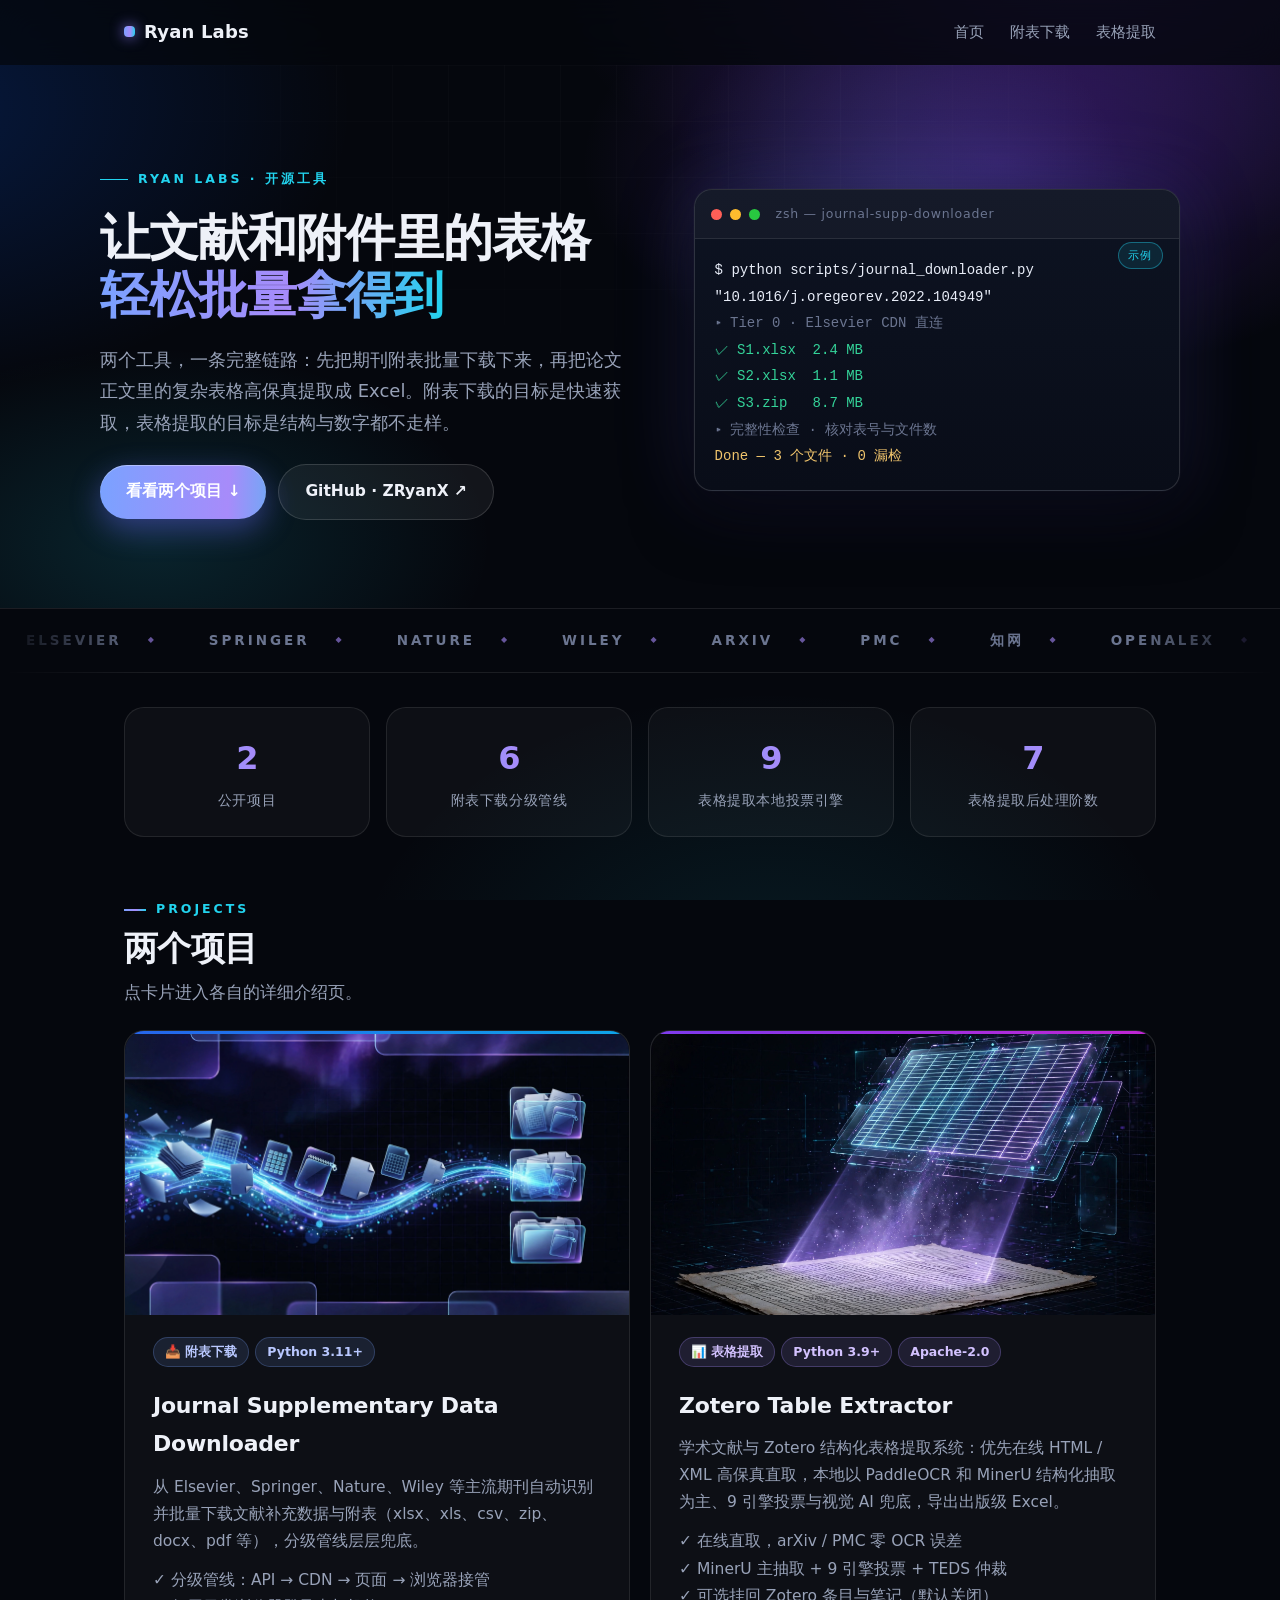
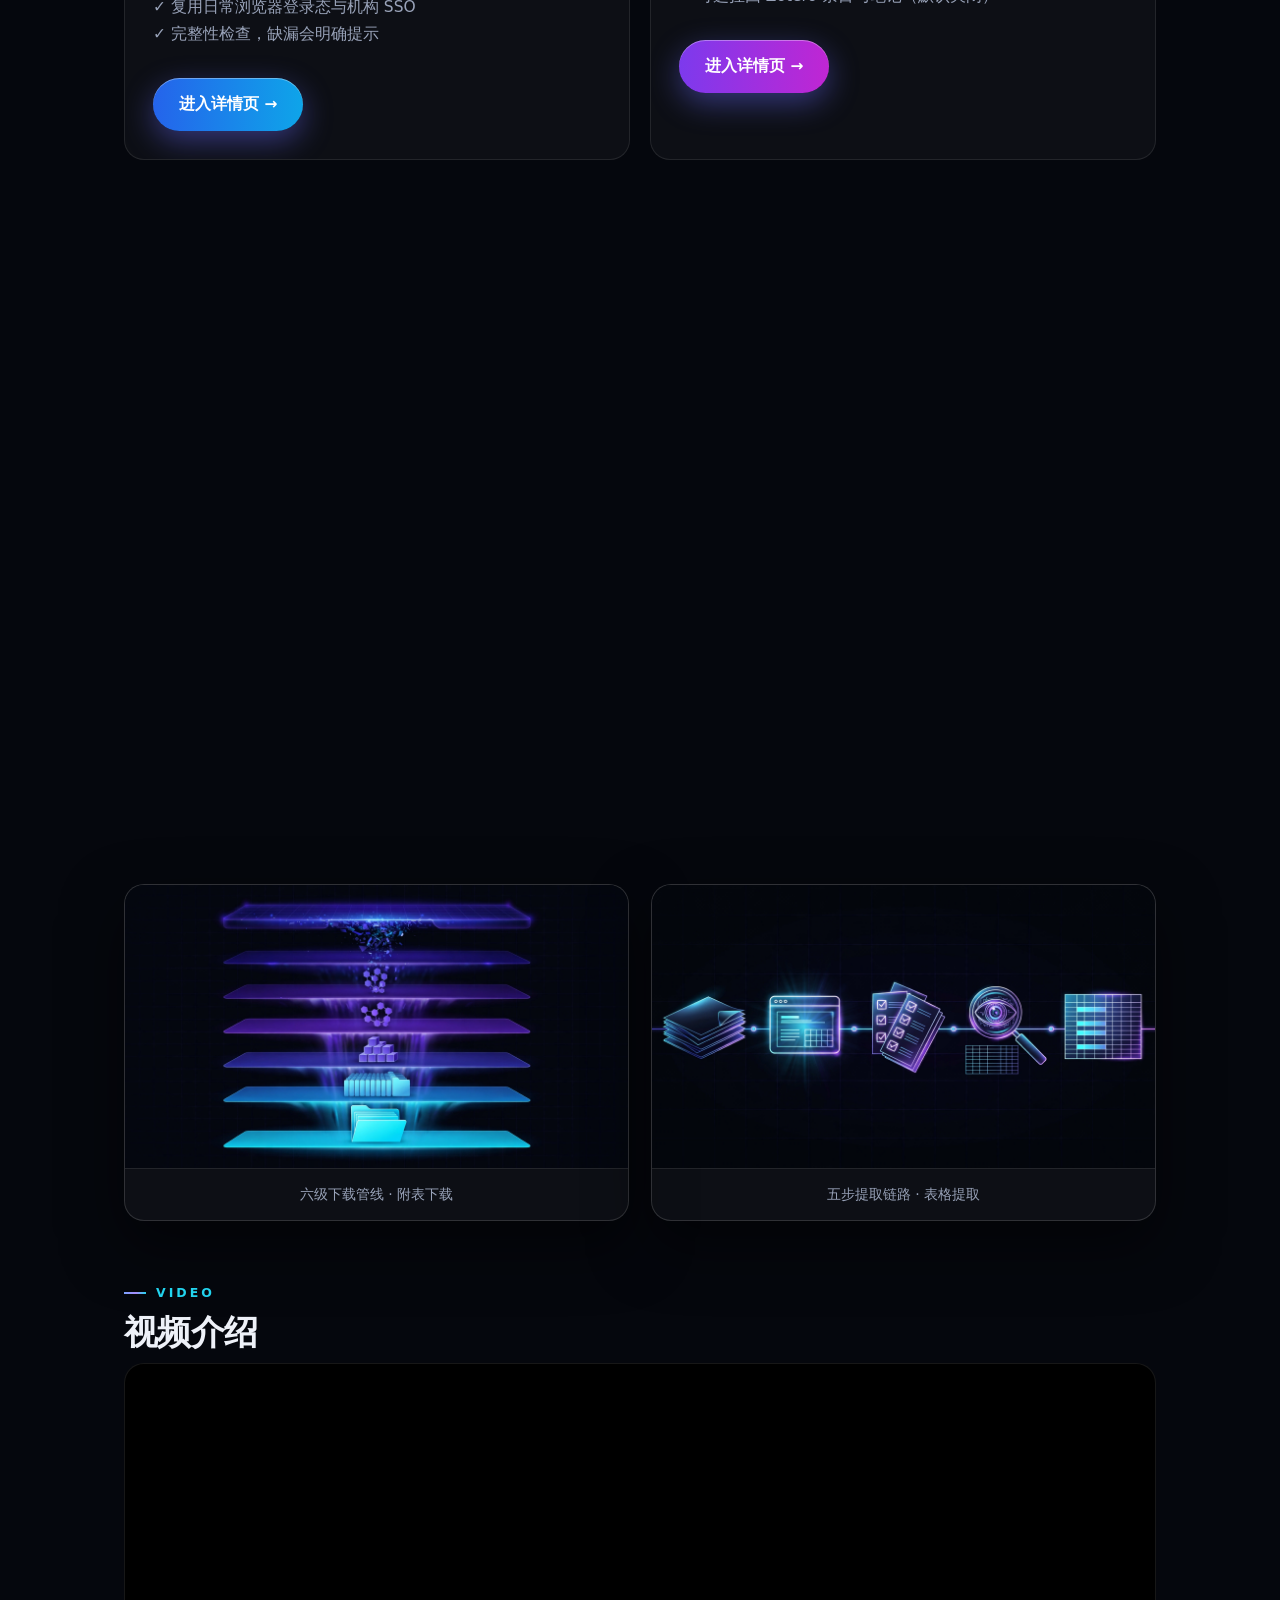
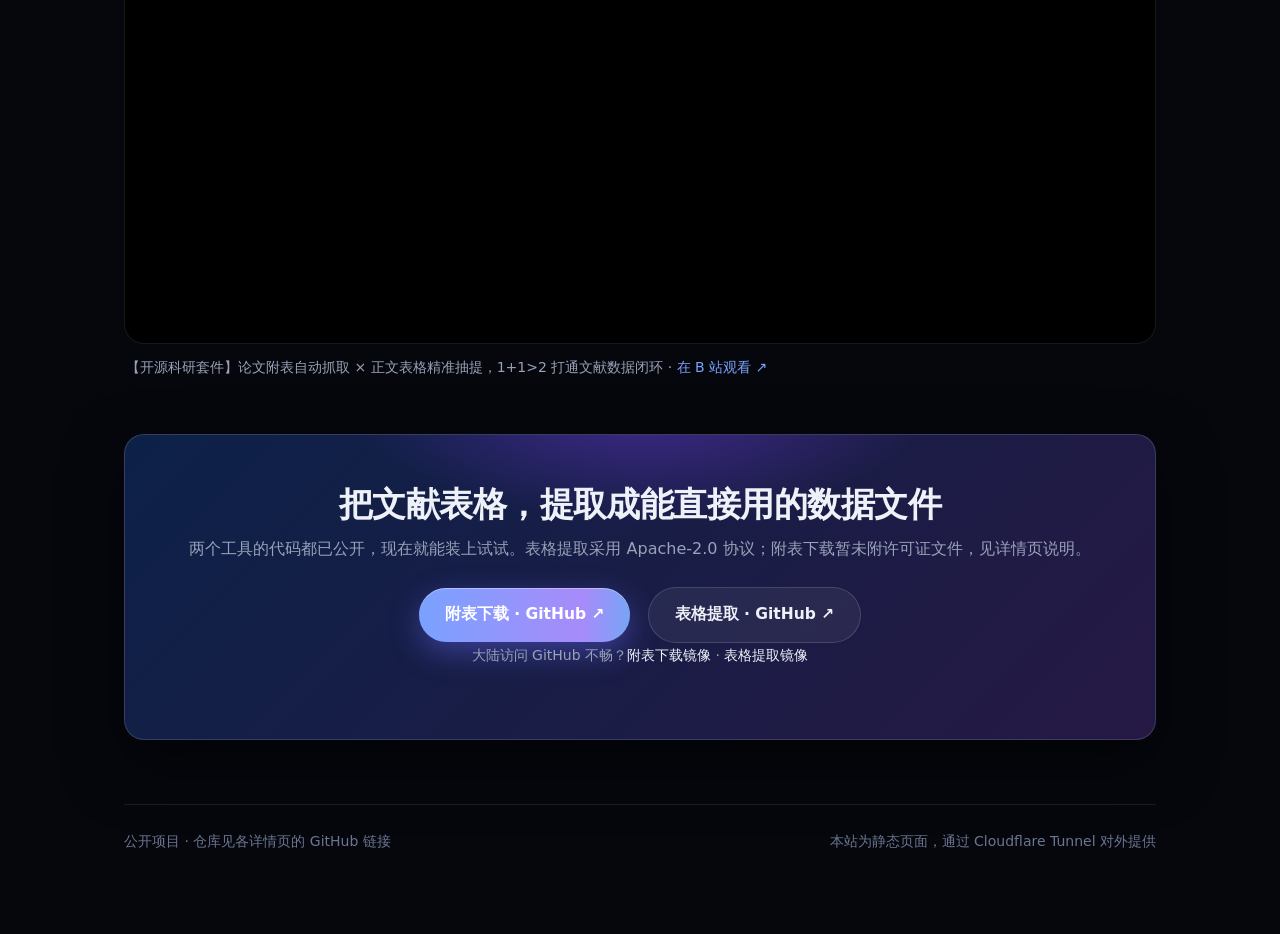
==== index.html @ 09757679 "Initial blog: homepage + two project pages, styles, scripts, images" ====
<!DOCTYPE html>
<html lang="zh-CN"><head><meta charset="utf-8"><meta name="viewport" content="width=device-width,initial-scale=1">
<title>Ryan 的项目博客 — 让文献和附件里的表格轻松批量拿得到</title><link rel="stylesheet" href="style.css?v=20261115g"></head><body>
<header class="topnav"><div class="inner"><a class="logo" href="index.html">Ryan Labs</a><span class="spacer"></span><a href="index.html">首页</a><a href="journal-supp-downloader.html">附表下载</a><a href="zotero-table-extractor.html">表格提取</a></div></header>
<section class="hero"><div class="inner hero-grid">
<div>
<span class="eyebrow">Ryan Labs · 开源工具</span>
<h1>让文献和附件里的表格<br><span class="grad">轻松批量拿得到</span></h1>
<p>两个工具，一条完整链路：先把期刊附表批量下载下来，再把论文正文里的复杂表格高保真提取成 Excel。附表下载的目标是快速获取，表格提取的目标是结构与数字都不走样。</p>
<a class="btn" href="#projects">看看两个项目 ↓</a><a class="btn ghost" href="https://github.com/ZRyanX">GitHub · ZRyanX ↗</a>
</div>
<div class="terminal" aria-label="使用示例">
<span class="t-tag">示例</span>
<div class="t-bar"><i></i><i></i><i></i><span>zsh — journal-supp-downloader</span></div>
<div class="t-body"><span class="cmd">$ python scripts/journal_downloader.py "10.1016/j.oregeorev.2022.104949"</span>
<span class="dim">▸ Tier 0 · Elsevier CDN 直连</span>
<span class="ok">✓ S1.xlsx  2.4 MB</span>
<span class="ok">✓ S2.xlsx  1.1 MB</span>
<span class="ok">✓ S3.zip   8.7 MB</span>
<span class="dim">▸ 完整性检查 · 核对表号与文件数</span>
<span class="hl">Done — 3 个文件 · 0 漏检</span></div>
</div>
</div></section>
<div class="marquee" aria-hidden="true"><div class="marquee-track"><span>Elsevier</span><span>Springer</span><span>Nature</span><span>Wiley</span><span>arXiv</span><span>PMC</span><span>知网</span><span>OpenAlex</span><span>Elsevier</span><span>Springer</span><span>Nature</span><span>Wiley</span><span>arXiv</span><span>PMC</span><span>知网</span><span>OpenAlex</span></div></div>
<main class="wrap">
<div class="stats reveal">
<div class="stat"><b data-count="2">2</b><span>公开项目</span></div>
<div class="stat"><b data-count="6">6</b><span>附表下载分级管线</span></div>
<div class="stat"><b data-count="9">9</b><span>表格提取本地投票引擎</span></div>
<div class="stat"><b data-count="7">7</b><span>表格提取后处理阶数</span></div>
</div>

<h2 id="projects" class="reveal"><span class="kicker">Projects</span>两个项目</h2>
<p class="lead reveal">点卡片进入各自的详细介绍页。</p>
<div class="grid">
<article class="card reveal">
<figure class="cover"><img src="images/jsd-cover.webp" alt="文献附表文件汇入文件夹的示意图" loading="lazy"></figure>
<span class="tag">📥 附表下载</span><span class="tag">Python 3.11+</span>
<h3><a href="journal-supp-downloader.html">Journal Supplementary Data Downloader</a></h3>
<p>从 Elsevier、Springer、Nature、Wiley 等主流期刊自动识别并批量下载文献补充数据与附表（xlsx、xls、csv、zip、docx、pdf 等），分级管线层层兜底。</p>
<p>✓ 分级管线：API → CDN → 页面 → 浏览器接管<br>✓ 复用日常浏览器登录态与机构 SSO<br>✓ 完整性检查，缺漏会明确提示</p>
<a class="btn solid-blue" href="journal-supp-downloader.html">进入详情页 →</a>
</article>
<article class="card violet reveal">
<figure class="cover"><img src="images/zte-cover.webp" alt="论文表格被提取为电子表格的示意图" loading="lazy"></figure>
<span class="tag">📊 表格提取</span><span class="tag">Python 3.9+</span><span class="tag">Apache-2.0</span>
<h3><a href="zotero-table-extractor.html">Zotero Table Extractor</a></h3>
<p>学术文献与 Zotero 结构化表格提取系统：优先在线 HTML / XML 高保真直取，本地以 PaddleOCR 和 MinerU 结构化抽取为主、9 引擎投票与视觉 AI 兜底，导出出版级 Excel。</p>
<p>✓ 在线直取，arXiv / PMC 零 OCR 误差<br>✓ MinerU 主抽取 + 9 引擎投票 + TEDS 仲裁<br>✓ 可选挂回 Zotero 条目与笔记（默认关闭）</p>
<a class="btn solid-violet" href="zotero-table-extractor.html">进入详情页 →</a>
</article>
</div>

<h2 class="reveal"><span class="kicker">Workflow</span>它们怎么配合</h2>
<p class="lead reveal">一篇文献的数据，往往一部分在附表文件里，另外一部分在正文表格里。</p>
<div class="steps reveal">
<div class="step"><b>1 · 下载附表</b><p>用 Journal Supp Downloader 按 DOI 逐篇拿到 xlsx、csv、zip 等补充文件（多附件批量下载）。</p></div>
<div class="step"><b>2 · 提取正文表格</b><p>用 Zotero Table Extractor 从 PDF 或出版商在线页面里提取正文表格，导出出版级 Excel。</p></div>
<div class="step"><b>3 · 沉淀回 Zotero</b><p>提取结果可挂回对应文献条目，生成可预览的表格笔记（同步默认关闭，需手动开启）。</p></div>
</div>

<h2 class="reveal"><span class="kicker">Pipelines</span>两条链路，一眼看懂</h2>
<p class="lead reveal">下载是六级兜底，提取是五步质检。点图进入详情页看完整说明。</p>
<div class="pipelines reveal">
<figure class="shot"><a href="journal-supp-downloader.html"><img src="images/jsd-pipeline.webp" alt="六级下载管线瀑布示意图" loading="lazy"></a><figcaption>六级下载管线 · 附表下载</figcaption></figure>
<figure class="shot"><a href="zotero-table-extractor.html"><img src="images/zte-pipeline.webp" alt="表格提取五步链路示意图" loading="lazy"></a><figcaption>五步提取链路 · 表格提取</figcaption></figure>
</div>

<h2 class="reveal"><span class="kicker">Video</span>视频介绍</h2>
<div class="video reveal"><div class="embed"><iframe src="https://player.bilibili.com/player.html?bvid=BV1vpsF69EeR&page=1" scrolling="no" border="0" frameborder="no" framespacing="0" allowfullscreen="true" title="开源科研套件：论文附表自动抓取 × 正文表格精准抽提"></iframe></div>
<p class="video-cap">【开源科研套件】论文附表自动抓取 × 正文表格精准抽提，1+1&gt;2 打通文献数据闭环 · <a href="https://www.bilibili.com/video/BV1vpsF69EeR/" target="_blank" rel="noopener">在 B 站观看 ↗</a></p></div>

<div class="cta reveal">
<h2>把文献表格，提取成能直接用的数据文件</h2>
<p>两个工具的代码都已公开，现在就能装上试试。表格提取采用 Apache-2.0 协议；附表下载暂未附许可证文件，见详情页说明。</p>
<a class="btn" href="https://github.com/ZRyanX/journal-supp-downloader">附表下载 · GitHub ↗</a>
<a class="btn ghost" href="https://github.com/ZRyanX/zotero-table-extractor">表格提取 · GitHub ↗</a>
<p class="mirror-note">大陆访问 GitHub 不畅？<a href="journal-supp-downloader.html#mirror">附表下载镜像</a> · <a href="zotero-table-extractor.html#mirror">表格提取镜像</a></p>
</div>

<footer><span>公开项目 · 仓库见各详情页的 GitHub 链接</span><span>本站为静态页面，通过 Cloudflare Tunnel 对外提供</span></footer>
</main>
<script src="script.js?v=20261115f"></script>
</body></html>
---- style.css ----
/* Ryan Labs — 深色高级质感 */
:root{
  --bg:#05070d; --bg2:#0a0f1d;
  --ink:#eef1f8; --muted:#98a2b8; --faint:#6b7590;
  --line:rgba(255,255,255,.09); --line2:rgba(255,255,255,.14);
  --card:rgba(255,255,255,.035); --card2:rgba(255,255,255,.06);
  --indigo:#7aa2ff; --violet:#a78bfa; --cyan:#22d3ee; --gold:#f0c46c; --green:#34d399;
  --grad:linear-gradient(92deg,#7aa2ff,#a78bfa 55%,#22d3ee);
  --radius:20px;
  --shadow:0 24px 60px rgba(0,0,0,.5);
}
*{box-sizing:border-box}
html{scroll-behavior:smooth}
body{
  margin:0; color:var(--ink); line-height:1.75;
  font-family:system-ui,-apple-system,"Segoe UI",Roboto,"PingFang SC","Hiragino Sans GB","Microsoft YaHei",sans-serif;
  background:
    radial-gradient(900px 500px at 85% -5%, rgba(124,58,237,.28), transparent 60%),
    radial-gradient(800px 480px at -10% 12%, rgba(11,95,255,.22), transparent 60%),
    radial-gradient(700px 500px at 60% 110%, rgba(34,211,238,.10), transparent 60%),
    var(--bg);
  background-attachment:fixed;
  -webkit-font-smoothing:antialiased;
}
::selection{background:rgba(167,139,250,.4); color:#fff}
::-webkit-scrollbar{width:10px}
::-webkit-scrollbar-thumb{background:#232b40; border-radius:8px}
::-webkit-scrollbar-track{background:transparent}
a{color:var(--indigo); text-decoration:none}
a:hover{color:#a9c0ff}
.wrap{max-width:1080px; margin:0 auto; padding:0 24px 80px}

/* ---------- 导航 ---------- */
.topnav{position:sticky; top:0; z-index:50; background:rgba(5,7,13,.72); backdrop-filter:blur(16px); -webkit-backdrop-filter:blur(16px); border-bottom:1px solid transparent; transition:border-color .3s, box-shadow .3s}
.topnav.scrolled{border-bottom-color:var(--line); box-shadow:0 12px 32px rgba(0,0,0,.35)}
.topnav .inner{max-width:1080px; margin:0 auto; padding:16px 24px; display:flex; gap:26px; align-items:center}
.topnav .logo{font-weight:800; font-size:18px; color:var(--ink); letter-spacing:.01em; display:flex; align-items:center; gap:9px}
.topnav .logo::before{content:""; width:11px; height:11px; border-radius:4px; background:var(--grad); box-shadow:0 0 14px rgba(139,124,255,.9)}
.topnav .logo:hover{text-decoration:none}
.topnav a{color:var(--muted); font-size:15px; font-weight:500; transition:color .2s}
.topnav a:hover{color:#fff; text-decoration:none}
.topnav .spacer{flex:1}

/* ---------- Hero ---------- */
.hero{position:relative; overflow:hidden; padding:96px 24px 88px; border-bottom:1px solid var(--line)}
.hero::before{content:""; position:absolute; inset:0; pointer-events:none;
  background:
    radial-gradient(640px 340px at 78% 18%, rgba(124,58,237,.30), transparent 65%),
    radial-gradient(520px 300px at 12% 88%, rgba(34,211,238,.14), transparent 65%);
}
.hero::after{content:""; position:absolute; inset:0; pointer-events:none; opacity:.5;
  background-image:linear-gradient(rgba(255,255,255,.035) 1px, transparent 1px), linear-gradient(90deg, rgba(255,255,255,.035) 1px, transparent 1px);
  background-size:56px 56px;
  -webkit-mask-image:radial-gradient(720px 420px at 50% 0%, #000 30%, transparent 78%);
  mask-image:radial-gradient(720px 420px at 50% 0%, #000 30%, transparent 78%);
}
.hero .glow{position:absolute; width:520px; height:520px; border-radius:50%; pointer-events:none; z-index:0;
  background:radial-gradient(circle, rgba(122,162,255,.16), transparent 65%);
  transform:translate(-50%,-50%); left:var(--mx,70%); top:var(--my,30%); transition:left .35s ease, top .35s ease}
.hero .inner, .hero-inner{position:relative; z-index:1; max-width:1080px; margin:0 auto}
.hero-grid{display:grid; grid-template-columns:1.05fr .95fr; gap:56px; align-items:center}
.eyebrow{display:inline-flex; align-items:center; gap:10px; font-size:12.5px; font-weight:700; letter-spacing:.24em; text-transform:uppercase; color:var(--cyan); margin-bottom:20px}
.eyebrow::before{content:""; width:28px; height:1px; background:var(--cyan)}
.hero h1{font-size:clamp(38px,5.4vw,62px); line-height:1.14; letter-spacing:-.02em; margin:0 0 20px; font-weight:800}
.hero h1 .grad{background:var(--grad); -webkit-background-clip:text; background-clip:text; color:transparent}
.hero p{font-size:18px; color:var(--muted); max-width:640px; margin:0 0 8px}
.hero p.lead2{font-size:16.5px}
.hero.small{padding:72px 24px 64px}
.hero.small h1{font-size:clamp(30px,4.2vw,44px)}
.hero.small p{font-size:17px}
.hero.violet::before{background:
  radial-gradient(640px 340px at 78% 18%, rgba(124,58,237,.38), transparent 65%),
  radial-gradient(520px 300px at 12% 88%, rgba(240,196,108,.12), transparent 65%)}
.hero .backlink{color:rgba(255,255,255,.75); font-size:14.5px}
.hero .backlink:hover{color:#fff}

/* ---------- 按钮 ---------- */
.btn{display:inline-flex; align-items:center; gap:8px; background:var(--grad); background-size:140% 140%; color:#fff; font-weight:700; font-size:15.5px; padding:13px 26px; border-radius:999px; margin:18px 12px 0 0; border:0; cursor:pointer;
  box-shadow:0 10px 30px rgba(99,102,241,.45), inset 0 1px 0 rgba(255,255,255,.35);
  transition:transform .25s, box-shadow .25s, background-position .4s}
.btn:hover{transform:translateY(-2px); background-position:90% 50%; box-shadow:0 16px 38px rgba(99,102,241,.55), inset 0 1px 0 rgba(255,255,255,.35); text-decoration:none; color:#fff}
.btn.ghost{background:rgba(255,255,255,.06); color:var(--ink); border:1px solid var(--line2); box-shadow:none; backdrop-filter:blur(6px)}
.btn.ghost:hover{background:rgba(255,255,255,.12); box-shadow:0 10px 26px rgba(0,0,0,.4)}
.btn.solid-blue{background:linear-gradient(92deg,#2563eb,#0ea5e9)}
.btn.solid-violet{background:linear-gradient(92deg,#7c3aed,#c026d3)}

/* ---------- 终端预览 ---------- */
.terminal{position:relative; border-radius:18px; background:linear-gradient(180deg,#0d1322,#090d18); border:1px solid var(--line2);
  box-shadow:var(--shadow), 0 0 0 1px rgba(255,255,255,.02), 0 0 80px rgba(99,102,241,.22);
  overflow:hidden; font-size:14px; transform:rotate(.4deg); transition:transform .4s}
.terminal:hover{transform:rotate(0deg) translateY(-3px)}
.terminal .t-bar{display:flex; align-items:center; gap:8px; padding:13px 16px; border-bottom:1px solid var(--line); background:rgba(255,255,255,.03)}
.terminal .t-bar i{width:11px; height:11px; border-radius:50%; display:block}
.terminal .t-bar i:nth-child(1){background:#ff5f57}.terminal .t-bar i:nth-child(2){background:#febc2e}.terminal .t-bar i:nth-child(3){background:#28c840}
.terminal .t-bar span{margin-left:8px; color:var(--faint); font-size:12.5px; letter-spacing:.06em}
.terminal .t-body{padding:18px 20px 20px; font-family:ui-monospace,SFMono-Regular,Menlo,Consolas,monospace; line-height:1.9; color:#c6d0e4; white-space:pre-wrap}
.terminal .t-body .cmd{color:#e8edf8}
.terminal .t-body .dim{color:var(--faint)}
.terminal .t-body .ok{color:var(--green)}
.terminal .t-body .hl{color:var(--gold)}
.terminal .t-tag{position:absolute; top:52px; right:16px; font-size:11px; letter-spacing:.14em; color:var(--cyan); border:1px solid rgba(34,211,238,.4); background:rgba(34,211,238,.1); padding:3px 9px; border-radius:999px}

/* ---------- 跑马灯 ---------- */
.marquee{overflow:hidden; border-bottom:1px solid var(--line); padding:20px 0; -webkit-mask-image:linear-gradient(90deg,transparent,#000 12%,#000 88%,transparent); mask-image:linear-gradient(90deg,transparent,#000 12%,#000 88%,transparent)}
.marquee-track{display:flex; gap:0; width:max-content; animation:scroll 32s linear infinite}
.marquee:hover .marquee-track{animation-play-state:paused}
.marquee-track span{font-size:13.5px; font-weight:700; letter-spacing:.22em; text-transform:uppercase; color:var(--faint); padding:0 26px; white-space:nowrap; display:flex; align-items:center; gap:26px}
.marquee-track span::after{content:"◆"; font-size:8px; color:rgba(167,139,250,.6)}
@keyframes scroll{to{transform:translateX(-50%)}}

/* ---------- 区块标题 / 数据 ---------- */
h2{font-size:clamp(26px,3.4vw,34px); letter-spacing:-.015em; margin:64px 0 10px; font-weight:800; line-height:1.25}
h2 .kicker{display:block; font-size:12.5px; font-weight:700; letter-spacing:.24em; text-transform:uppercase; color:var(--cyan); margin-bottom:10px}
h2 .kicker::before{content:""; display:inline-block; width:22px; height:2px; background:var(--grad); vertical-align:middle; margin-right:10px}
.lead{color:var(--muted); margin:0 0 22px; font-size:16.5px}
.stats{display:grid; grid-template-columns:repeat(4,1fr); gap:16px; margin:34px 0 8px}
.stat{background:var(--card); border:1px solid var(--line); border-radius:var(--radius); padding:22px 18px; text-align:center; transition:transform .25s, border-color .25s}
.stat:hover{transform:translateY(-3px); border-color:var(--line2)}
.stat b{font-size:32px; display:block; letter-spacing:-.02em; background:var(--grad); -webkit-background-clip:text; background-clip:text; color:transparent}
.stat span{color:var(--muted); font-size:13.5px; letter-spacing:.04em}

/* ---------- 卡片 ---------- */
.grid{display:grid; grid-template-columns:1fr 1fr; gap:20px}
.card{position:relative; background:var(--card); border:1px solid var(--line); border-radius:var(--radius); padding:28px; overflow:hidden;
  transition:transform .3s, box-shadow .3s, border-color .3s}
.card::before{content:""; position:absolute; top:0; left:0; right:0; height:3px; background:linear-gradient(90deg,#2563eb,#0ea5e9)}
.card.violet::before{background:linear-gradient(90deg,#7c3aed,#c026d3)}
.card::after{content:""; position:absolute; top:0; left:-70%; width:55%; height:100%; transform:skewX(-18deg);
  background:linear-gradient(90deg,transparent,rgba(255,255,255,.06),transparent); transition:left .7s ease}
.card:hover{transform:translateY(-5px); border-color:var(--line2); box-shadow:var(--shadow)}
.card:hover::after{left:120%}
.card h3{margin:14px 0 10px; font-size:22px; letter-spacing:-.01em}
.card h3 a{color:var(--ink)}
.card h3 a:hover{color:#fff; text-decoration:none}
.card p{color:var(--muted); margin:0 0 12px; font-size:15.5px}
.card .check{color:#c6d0e4; font-size:15px; line-height:1.9}
.card .check::first-line{font-weight:600}
.tag{display:inline-block; background:rgba(122,162,255,.12); color:#b9c8ff; border:1px solid rgba(122,162,255,.25); border-radius:999px; padding:3px 11px; font-size:12.5px; font-weight:600; margin:0 6px 6px 0}
.card.violet .tag{background:rgba(167,139,250,.12); color:#d3c2ff; border-color:rgba(167,139,250,.28)}
.feat{background:var(--card); border:1px solid var(--line); border-radius:var(--radius); padding:22px; transition:transform .25s, border-color .25s}
.feat:hover{transform:translateY(-3px); border-color:var(--line2)}
.feat h3{margin:0 0 8px; font-size:17.5px}
.feat p{margin:0; color:var(--muted); font-size:15px}

/* ---------- 步骤 ---------- */
.steps{display:grid; gap:14px; position:relative}
.step{position:relative; background:var(--card); border:1px solid var(--line); border-radius:16px; padding:20px 22px 20px 24px; overflow:hidden; transition:transform .25s, border-color .25s}
.step::before{content:""; position:absolute; left:0; top:0; bottom:0; width:4px; background:var(--grad)}
.step:hover{transform:translateX(4px); border-color:var(--line2)}
.step b{display:block; font-size:17px; letter-spacing:-.01em}
.step p{margin:4px 0 0; color:var(--muted); font-size:15px}

/* ---------- 代码 ---------- */
pre{background:#0b1020; color:#dbe2f1; padding:44px 18px 18px; border-radius:14px; overflow:auto; position:relative; border:1px solid var(--line2); font-size:14px; line-height:1.75;
  box-shadow:0 18px 40px rgba(0,0,0,.4)}
pre::before{content:""; position:absolute; top:0; left:0; right:0; height:32px; border-bottom:1px solid var(--line);
  background:
    radial-gradient(circle 5.5px at 24px 16px, #ff5f57 98%, transparent),
    radial-gradient(circle 5.5px at 44px 16px, #febc2e 98%, transparent),
    radial-gradient(circle 5.5px at 64px 16px, #28c840 98%, transparent),
    rgba(255,255,255,.03)}
pre code{background:none; color:inherit; padding:0; font-family:ui-monospace,SFMono-Regular,Menlo,Consolas,monospace}
code{background:rgba(122,162,255,.14); color:#c3d2ff; padding:2px 7px; border-radius:6px; font-size:.92em}
.copy{position:absolute; top:40px; right:12px; background:rgba(255,255,255,.08); color:#dbe2f1; border:1px solid var(--line2); border-radius:8px; padding:6px 12px; cursor:pointer; font-size:12.5px; transition:background .2s}
.copy:hover{background:rgba(255,255,255,.16)}

/* ---------- 视频嵌入 / FAQ ---------- */
.video{position:relative; border:0; border-radius:var(--radius); padding:0; text-align:left}
.video .embed{position:relative; aspect-ratio:16/9; border-radius:var(--radius); overflow:hidden; border:1px solid rgba(255,255,255,.09); background:#000}
.video iframe{position:absolute; inset:0; width:100%; height:100%; border:0; display:block}
.video-cap{margin:12px 2px 0; color:var(--muted); font-size:14px; line-height:1.6}
.faq{border:1px solid var(--line); border-radius:14px; background:var(--card); margin:12px 0; overflow:hidden; transition:border-color .25s}
.faq:hover, .faq.open{border-color:var(--line2)}
.faq button{width:100%; text-align:left; background:none; border:0; padding:18px 20px; font-size:16px; font-weight:700; cursor:pointer; color:var(--ink); font-family:inherit}
.faq button::after{content:"+"; float:right; color:var(--violet); font-size:20px; line-height:1; transition:transform .3s}
.faq.open button::after{transform:rotate(45deg)}
.faq .ans{display:none; padding:0 20px 18px; color:var(--muted)}
.faq.open .ans{display:block}

footer{border-top:1px solid var(--line); margin-top:64px; padding-top:24px; color:var(--faint); font-size:14px; display:flex; justify-content:space-between; gap:16px; flex-wrap:wrap}
footer a{color:var(--muted)}

/* ---------- 动效 ---------- */
.reveal{opacity:0; transform:translateY(22px); transition:opacity .7s cubic-bezier(.2,.7,.3,1), transform .7s cubic-bezier(.2,.7,.3,1)}
.reveal.in{opacity:1; transform:none}
.hero .inner>*{animation:rise .8s cubic-bezier(.2,.7,.3,1) both}
.hero .inner>*:nth-child(2){animation-delay:.08s}
.hero .inner>*:nth-child(3){animation-delay:.16s}
.hero .inner>*:nth-child(4){animation-delay:.24s}
@keyframes rise{from{opacity:0; transform:translateY(24px)} to{opacity:1; transform:none}}
@media(max-width:860px){.hero-grid{grid-template-columns:1fr; gap:36px}.hero{padding:72px 20px 64px}}
@media(max-width:700px){.grid,.stats{grid-template-columns:1fr 1fr}.stats{grid-template-columns:1fr 1fr}.topnav .inner{gap:16px}.topnav a{font-size:14px}}
@media(max-width:480px){.stats{grid-template-columns:1fr 1fr}.btn{padding:12px 20px; font-size:14.5px}}
/* ---------- 首页升级：徽章 / 链路图组 / CTA ---------- */
.hero h1{font-size:clamp(32px,4.6vw,50px)}
.pill{display:inline-block; padding:7px 14px; margin:0 0 18px 14px; border-radius:999px; border:1px solid rgba(34,211,238,.4); background:rgba(34,211,238,.08); color:#a5f3fc; font-size:13px; letter-spacing:.02em; vertical-align:middle}
.pipelines{display:grid; grid-template-columns:1fr 1fr; gap:22px; margin-top:26px}
.pipelines .shot{margin:0}
.pipelines .shot img{transition:transform .6s ease}
.pipelines .shot:hover img{transform:scale(1.03)}
.cta{margin:56px 0 8px; padding:48px 36px; text-align:center; border-radius:var(--radius); background:linear-gradient(135deg, rgba(11,95,255,.22), rgba(124,58,237,.22)), var(--card); border:1px solid var(--line2); position:relative; overflow:hidden; box-shadow:var(--shadow)}
.cta::before{content:""; position:absolute; inset:0; background:radial-gradient(420px 180px at 50% -40px, rgba(124,58,237,.45), transparent 70%); pointer-events:none}
.cta h2{margin:0 0 10px; position:relative}
.cta p{color:var(--muted); margin:0 0 24px; position:relative}
.cta .btn{position:relative; margin:0 6px}
@media(max-width:760px){.pipelines{grid-template-columns:1fr}.pill{display:block; margin:0 0 14px}.cta{padding:36px 22px}}
/* ---------- 版本发布 ---------- */
.releases{margin:20px 0 8px; border-top:1px solid var(--line)}
.rel{display:flex; gap:16px; align-items:baseline; padding:13px 4px; border-bottom:1px solid var(--line)}
.rel b{white-space:nowrap}
.rel time{white-space:nowrap; color:var(--muted); font-size:13px}
.rel p{margin:0; color:var(--muted); font-size:15px}
@media(max-width:760px){.rel{flex-wrap:wrap; gap:2px 12px}}
@media(max-width:480px){.hero h1{font-size:30px}}
/* ---------- 镜像源 ---------- */
.mirror{padding:24px 26px; border:1px dashed rgba(245,158,11,.55); border-radius:var(--radius); background:rgba(245,158,11,.07)}
.mirror p{margin:0 0 16px}
.mirror p.dim{color:var(--muted); font-size:14px; margin:16px 0 0; word-break:break-all}
.mirror .btn{margin:0 8px 8px 0}
.mirror-note{margin:18px 0 0; color:var(--muted); font-size:14px; position:relative}
.mirror-note a{color:var(--ink)}
/* ---------- 配图 ---------- */
.card .cover{margin:-28px -28px 22px; overflow:hidden; border-radius:20px 20px 0 0}
.card .cover img{display:block; width:100%; aspect-ratio:16/9; object-fit:cover; transition:transform .6s ease}
.card:hover .cover img{transform:scale(1.04)}
figure.shot{margin:26px 0 8px; border:1px solid var(--line2); border-radius:var(--radius); overflow:hidden; background:var(--card); box-shadow:var(--shadow)}
figure.shot img{display:block; width:100%}
figure.shot figcaption{padding:13px 18px; color:var(--muted); font-size:14px; text-align:center; border-top:1px solid var(--line)}
@media(prefers-reduced-motion:reduce){*{animation:none!important; transition:none!important}.reveal{opacity:1; transform:none}}
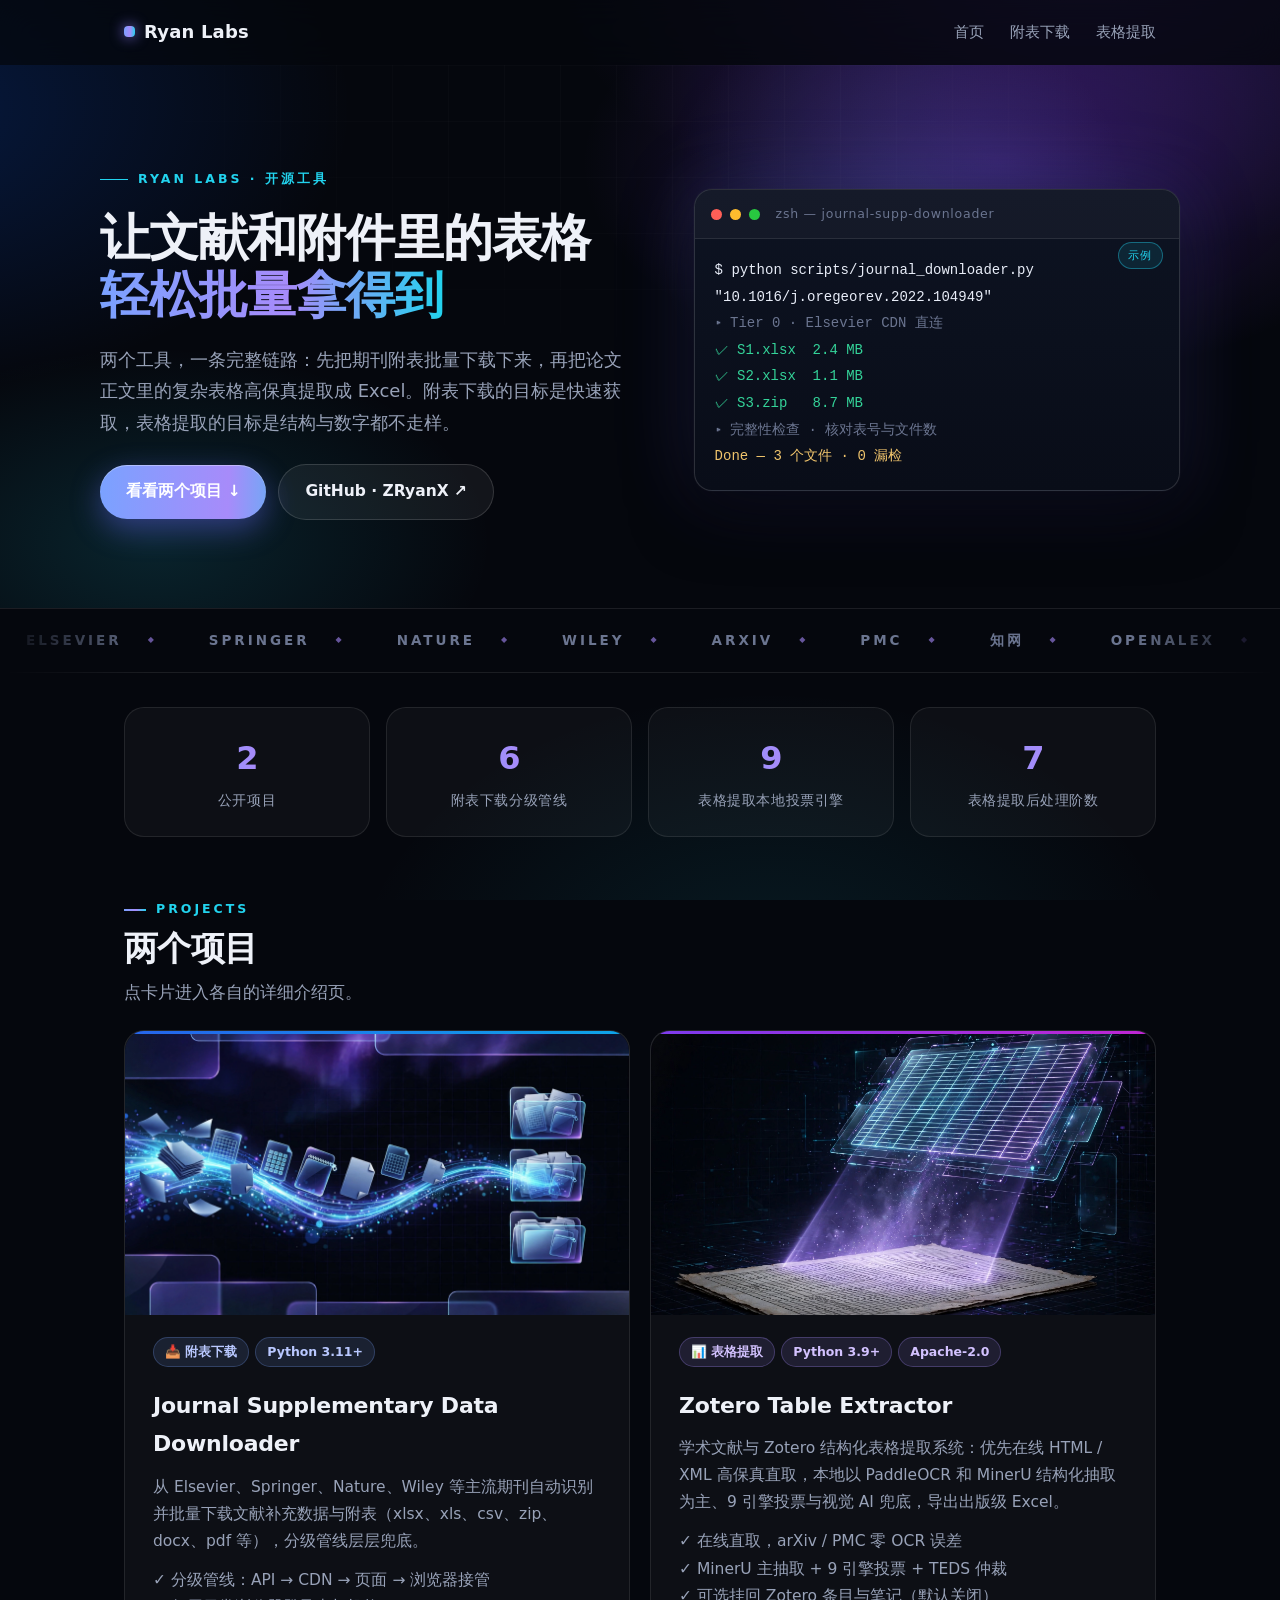
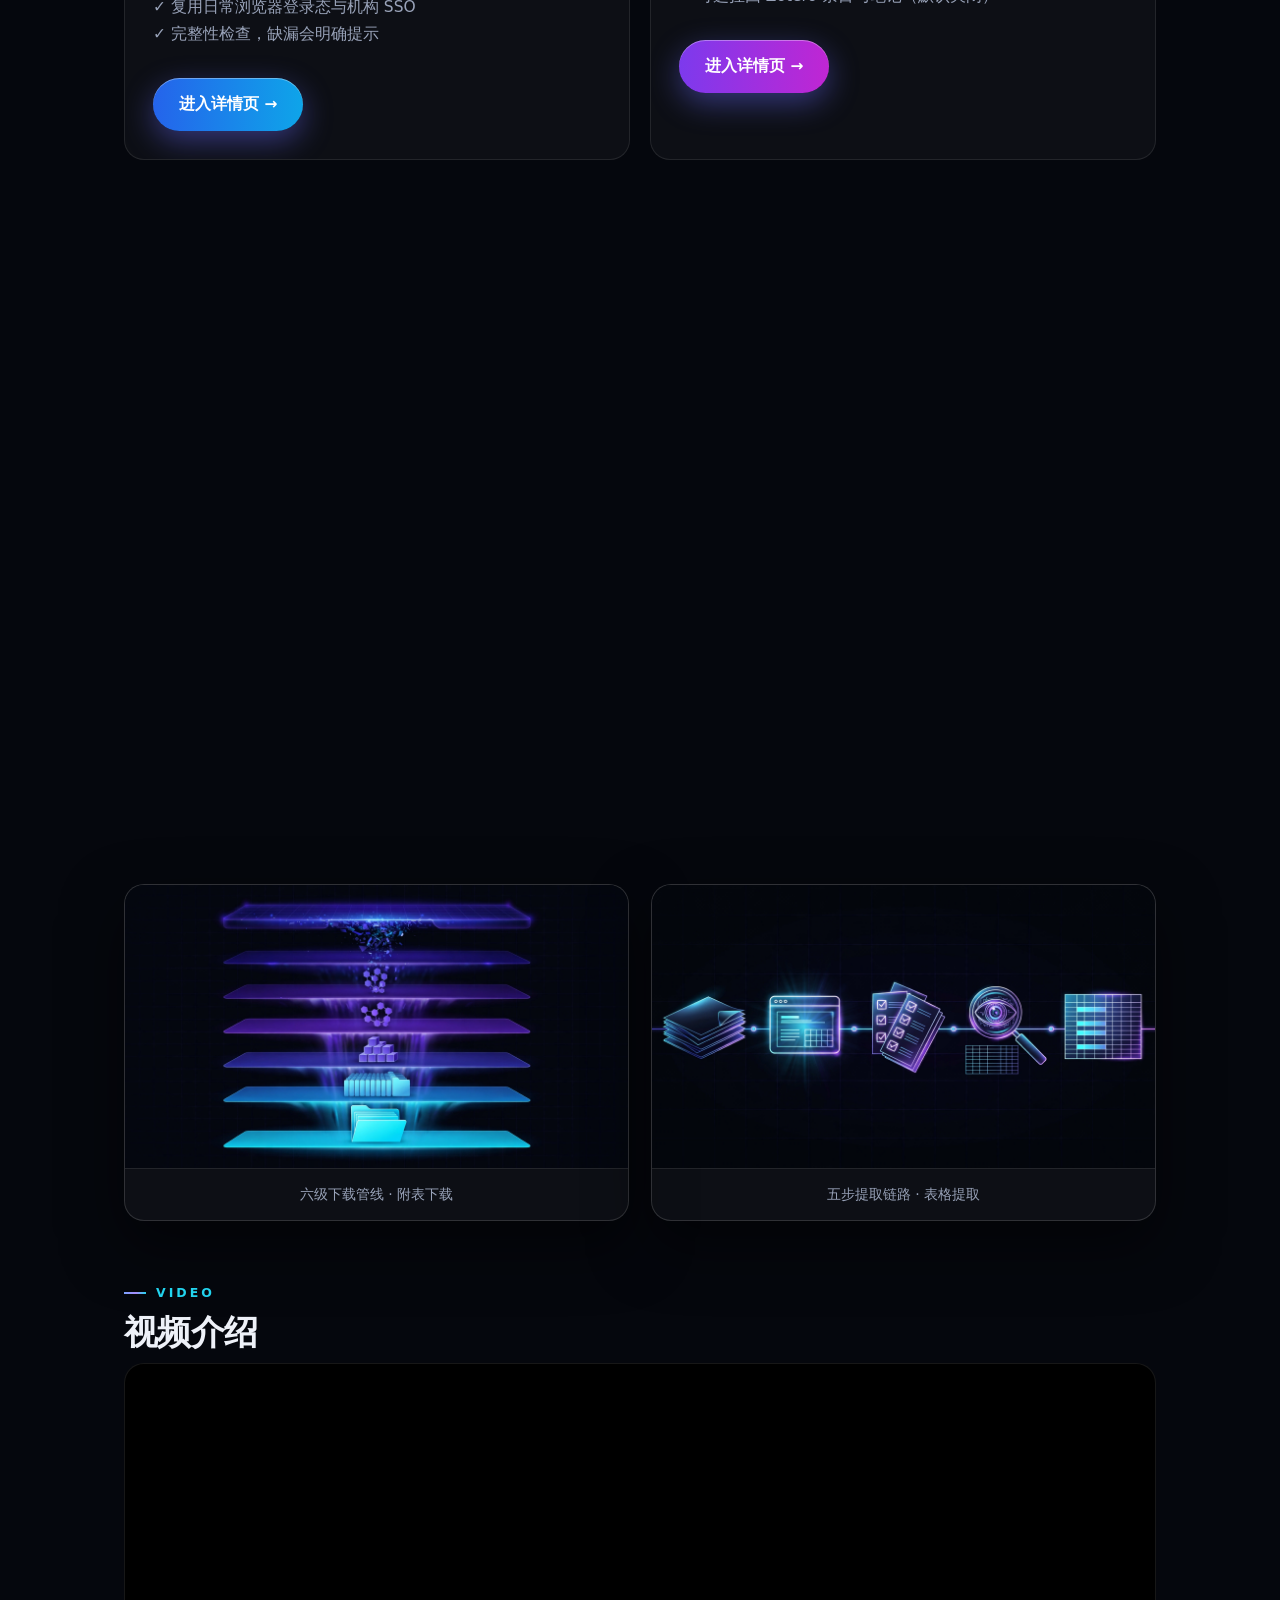
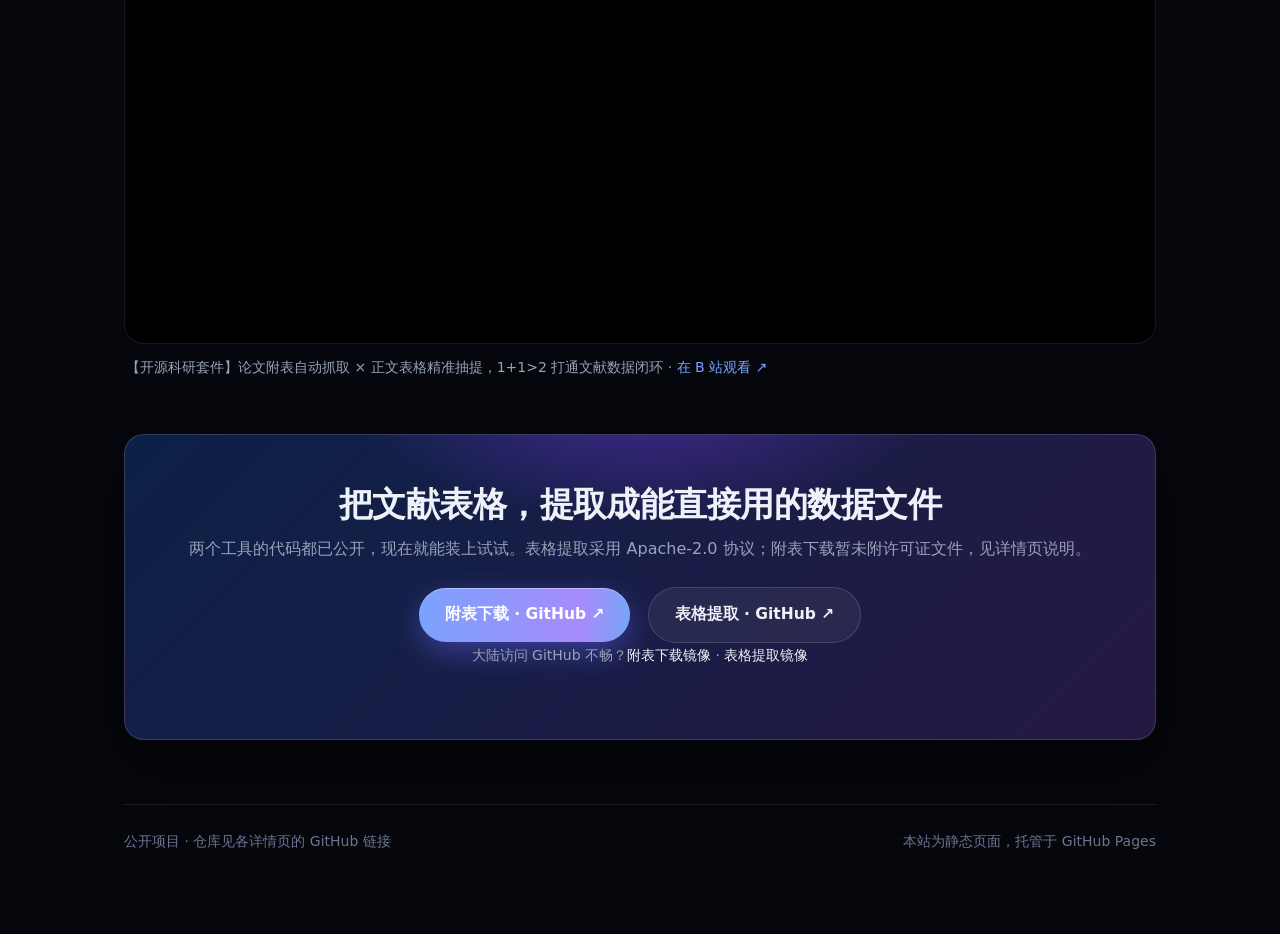
==== commit 8c93c73a: "Footer: site is hosted on GitHub Pages, not Cloudflare Tunnel" ====
--- a/index.html
+++ b/index.html
@@ -78,7 +78,7 @@
 <p class="mirror-note">大陆访问 GitHub 不畅？<a href="journal-supp-downloader.html#mirror">附表下载镜像</a> · <a href="zotero-table-extractor.html#mirror">表格提取镜像</a></p>
 </div>
 
-<footer><span>公开项目 · 仓库见各详情页的 GitHub 链接</span><span>本站为静态页面，通过 Cloudflare Tunnel 对外提供</span></footer>
+<footer><span>公开项目 · 仓库见各详情页的 GitHub 链接</span><span>本站为静态页面，托管于 GitHub Pages</span></footer>
 </main>
 <script src="script.js?v=20261115f"></script>
 </body></html>
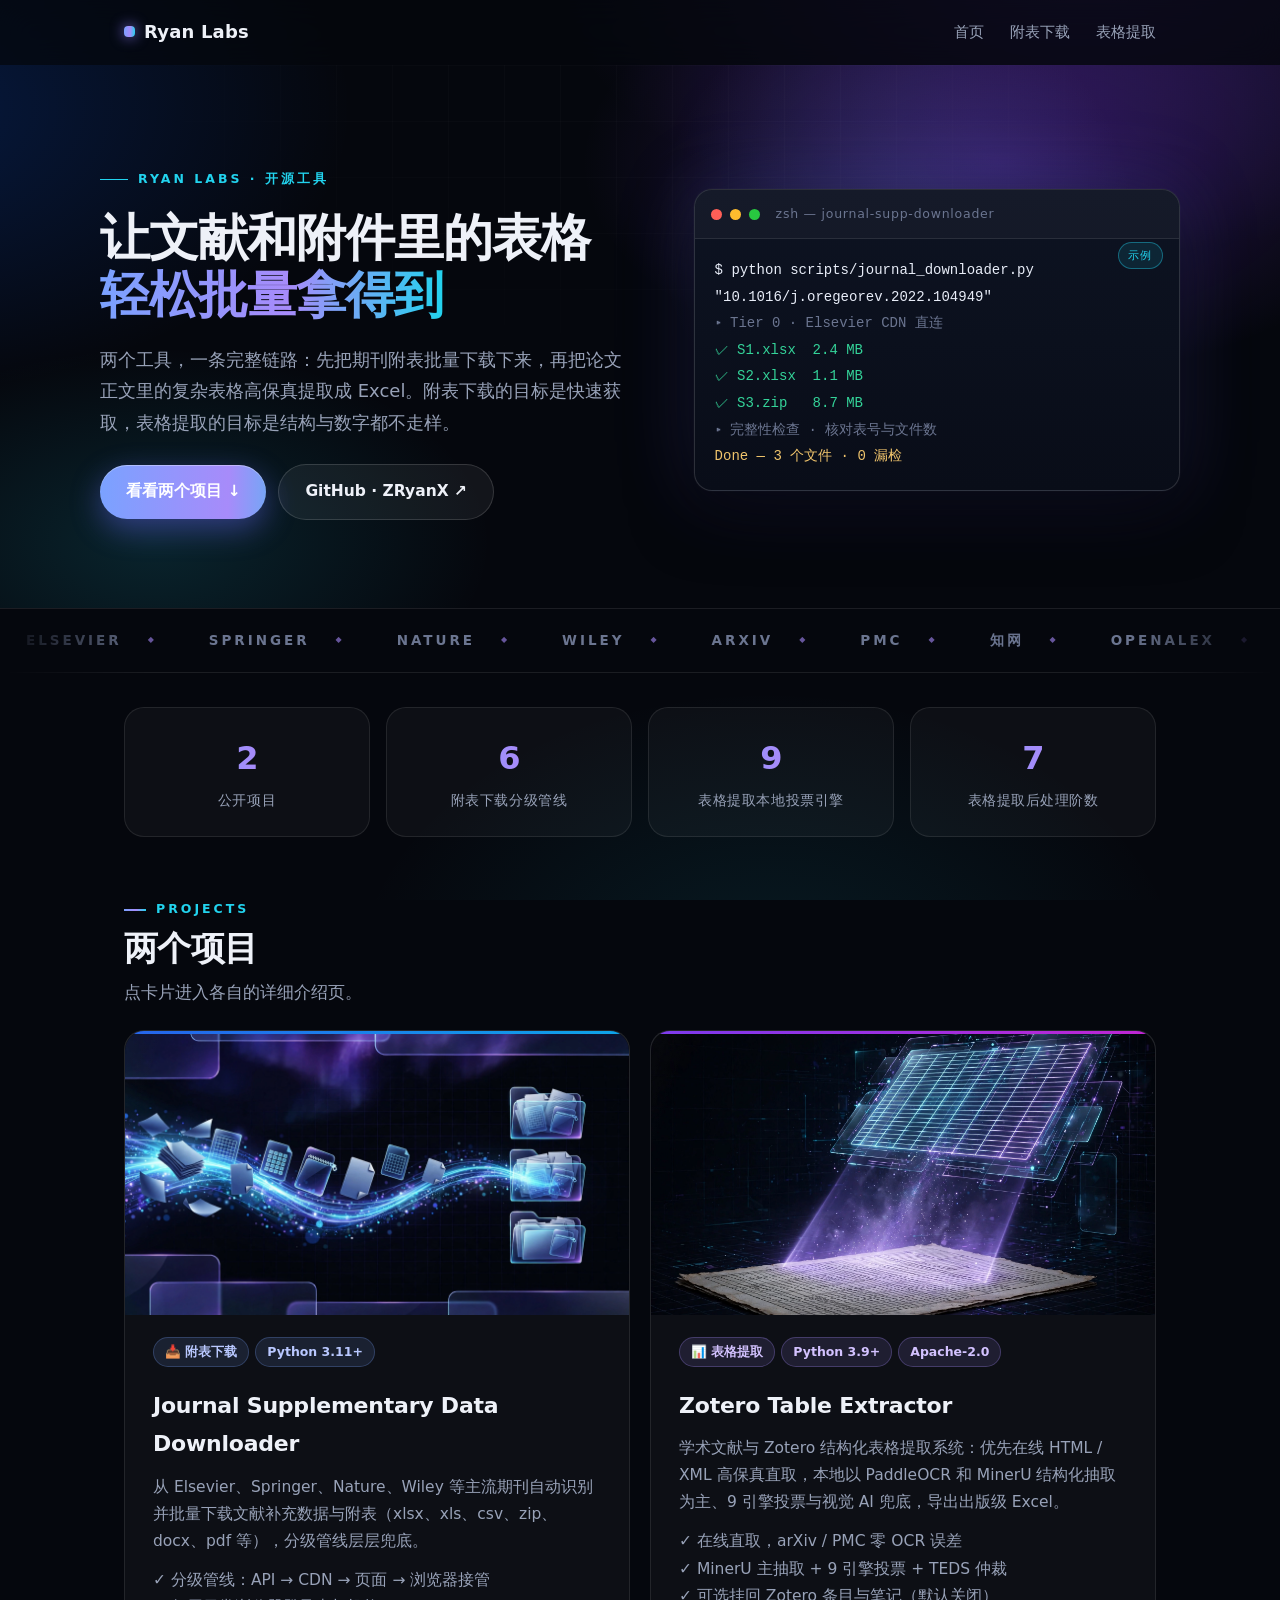
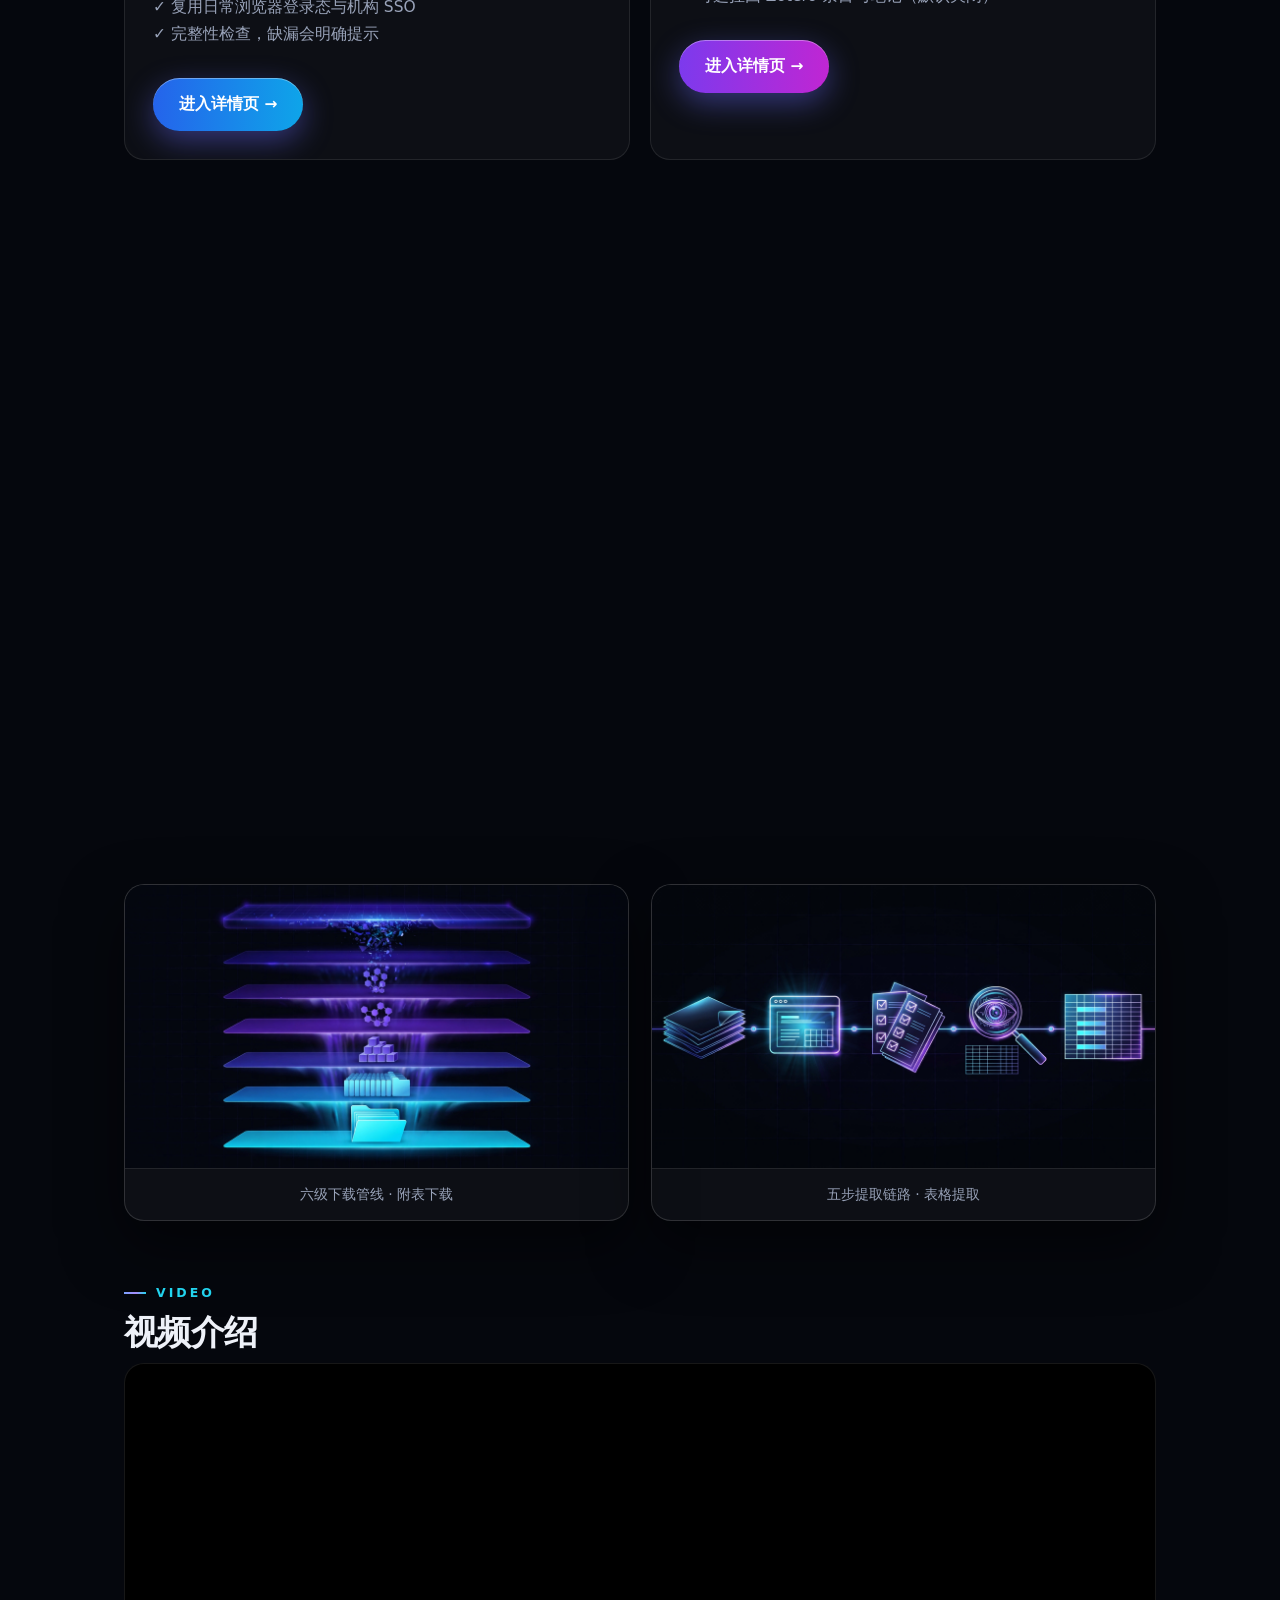
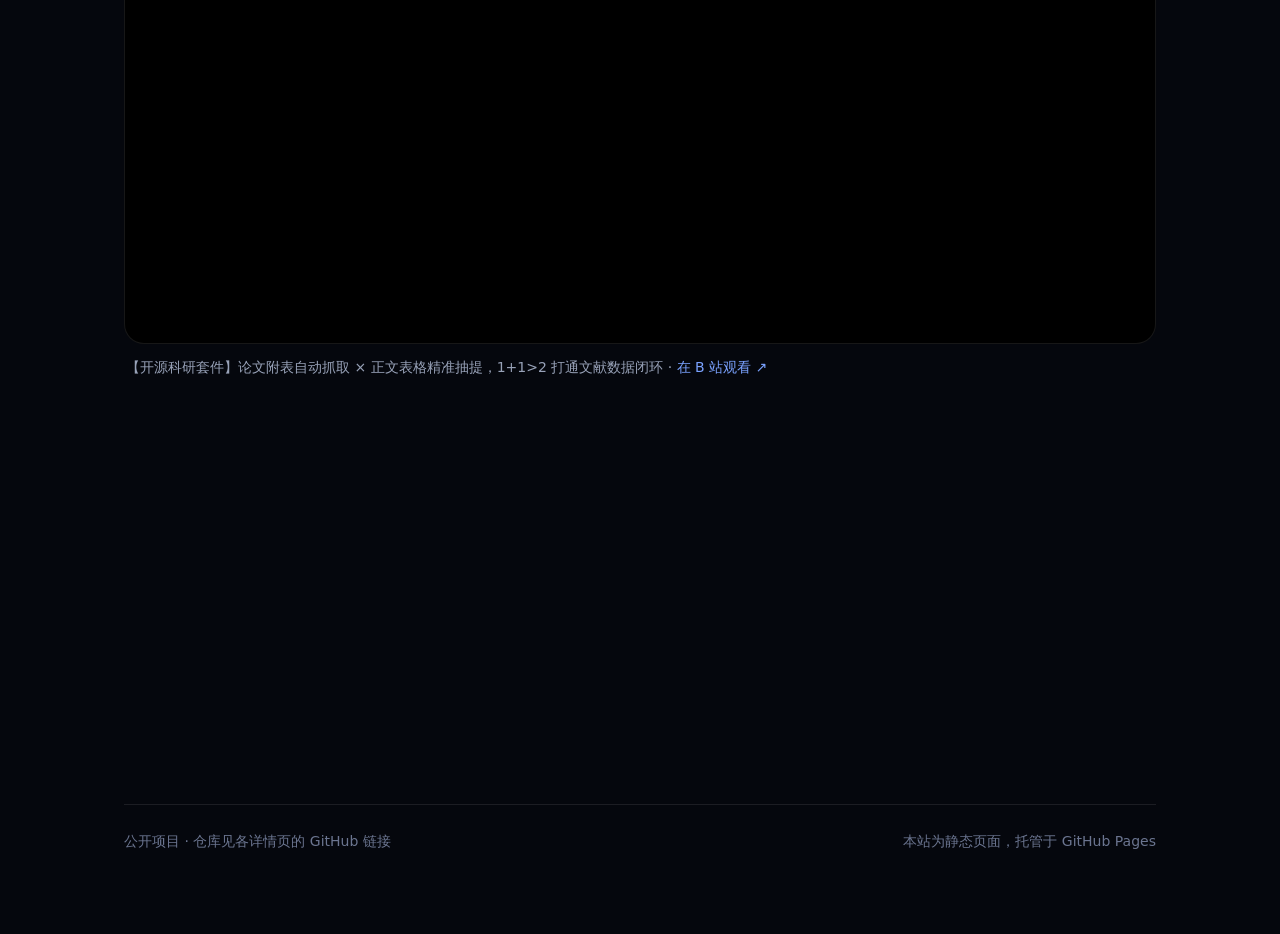
==== commit 2f7e4e7f: "docs: both projects are now Apache-2.0 licensed" ====
--- a/index.html
+++ b/index.html
@@ -72,7 +72,7 @@
 
 <div class="cta reveal">
 <h2>把文献表格，提取成能直接用的数据文件</h2>
-<p>两个工具的代码都已公开，现在就能装上试试。表格提取采用 Apache-2.0 协议；附表下载暂未附许可证文件，见详情页说明。</p>
+<p>两个工具的代码都已公开，现在就能装上试试，均采用 Apache-2.0 协议。</p>
 <a class="btn" href="https://github.com/ZRyanX/journal-supp-downloader">附表下载 · GitHub ↗</a>
 <a class="btn ghost" href="https://github.com/ZRyanX/zotero-table-extractor">表格提取 · GitHub ↗</a>
 <p class="mirror-note">大陆访问 GitHub 不畅？<a href="journal-supp-downloader.html#mirror">附表下载镜像</a> · <a href="zotero-table-extractor.html#mirror">表格提取镜像</a></p>
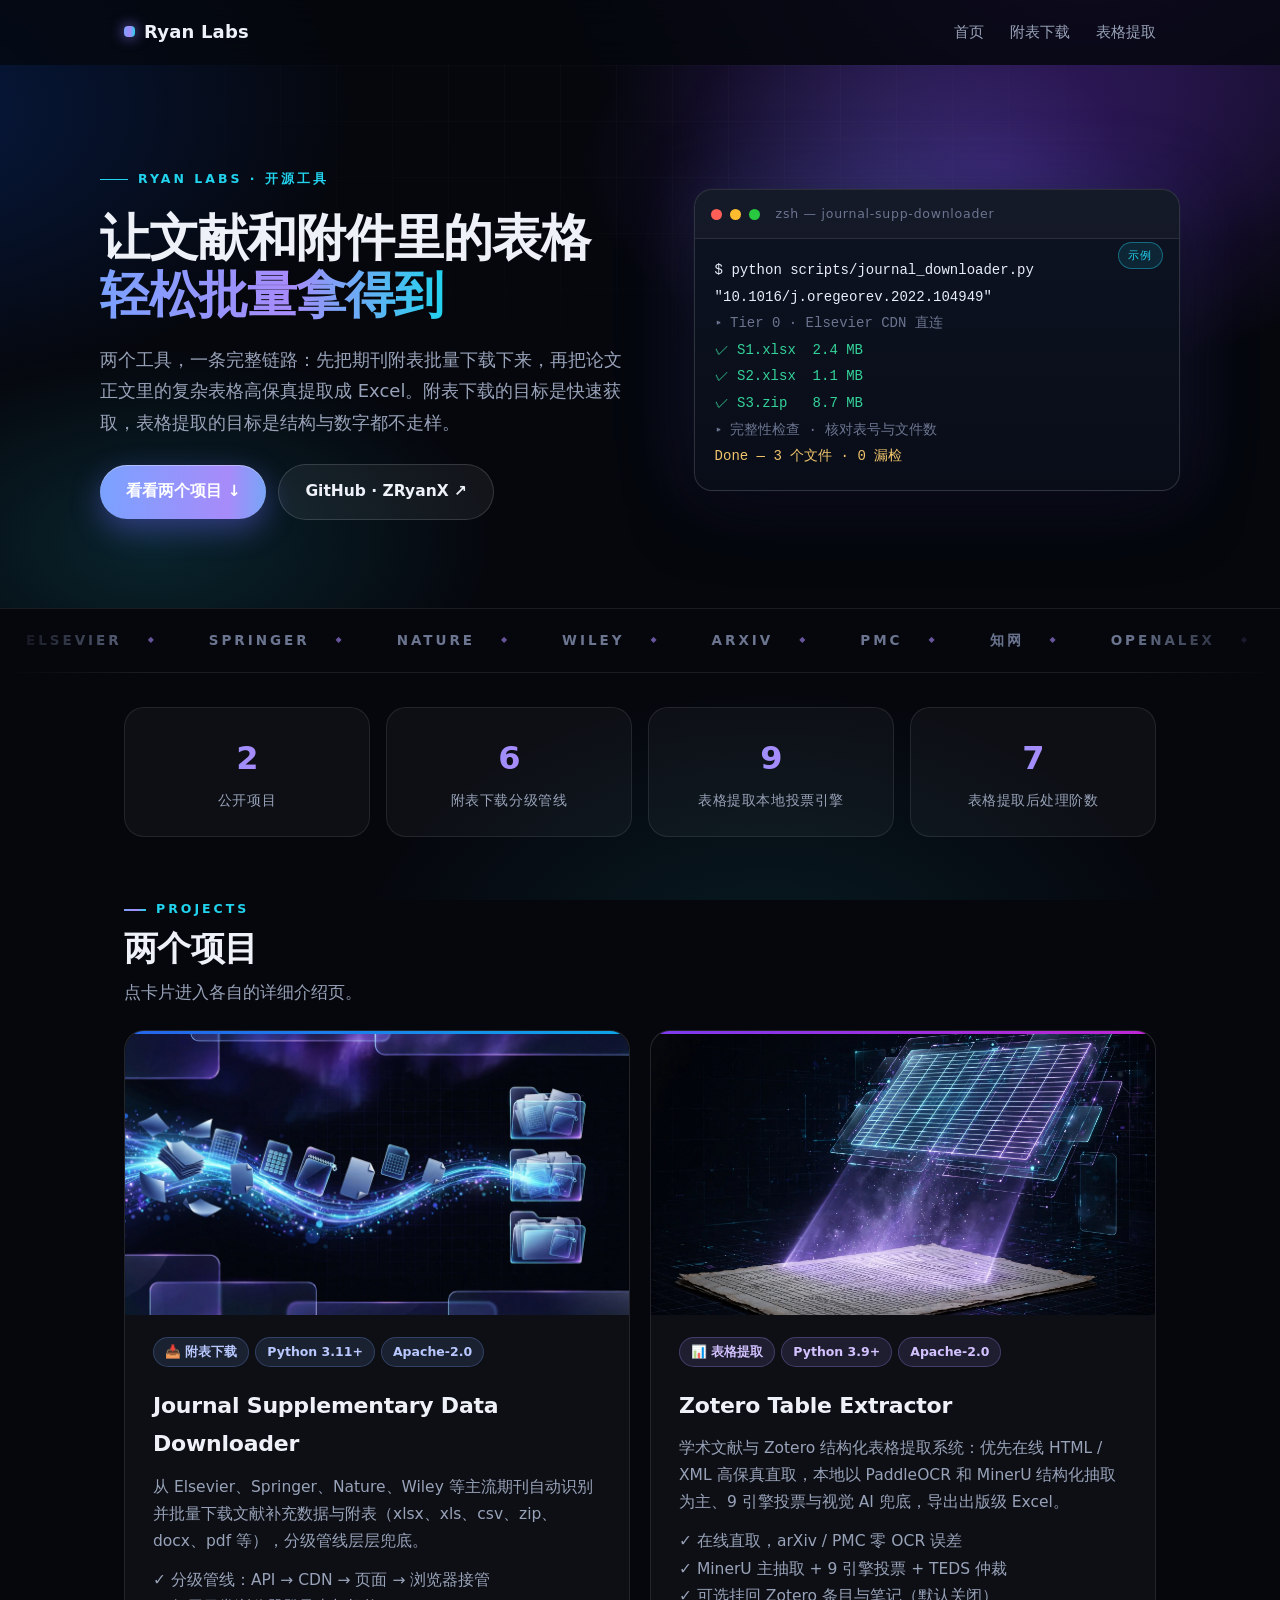
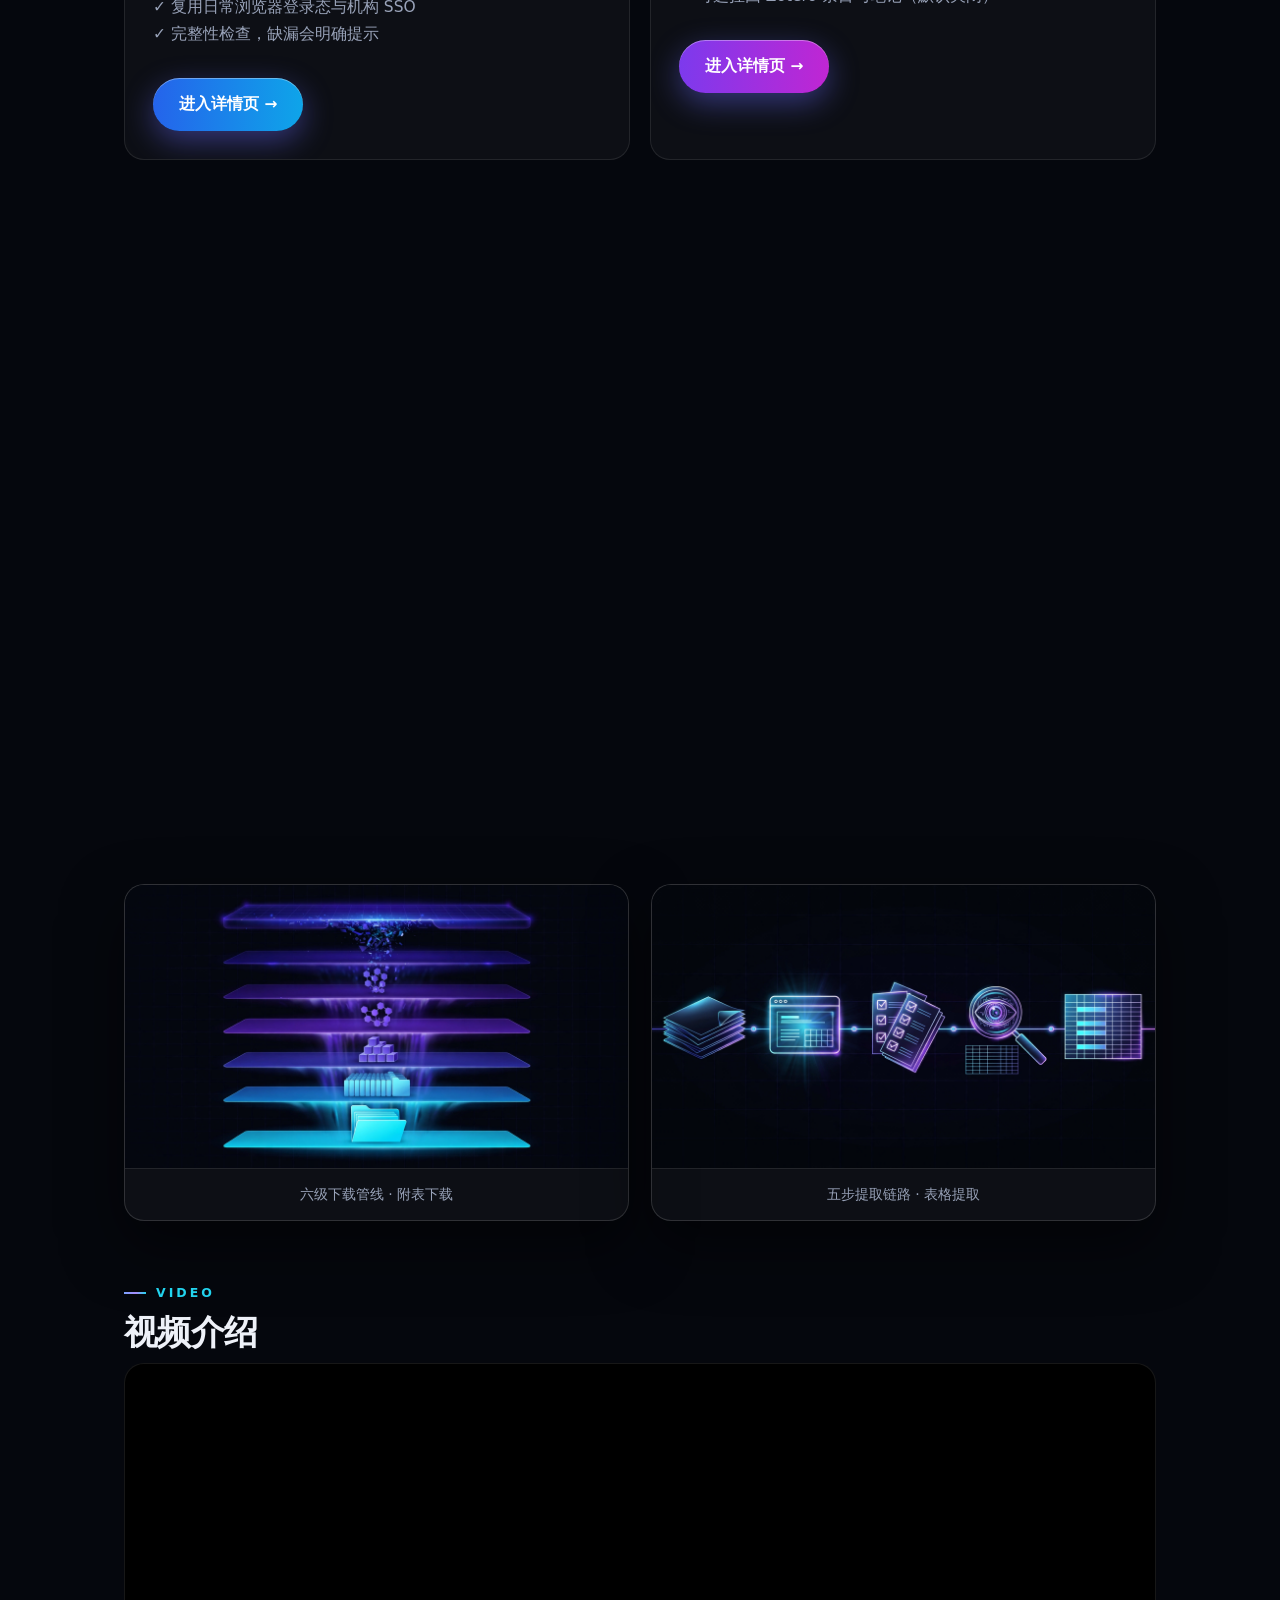
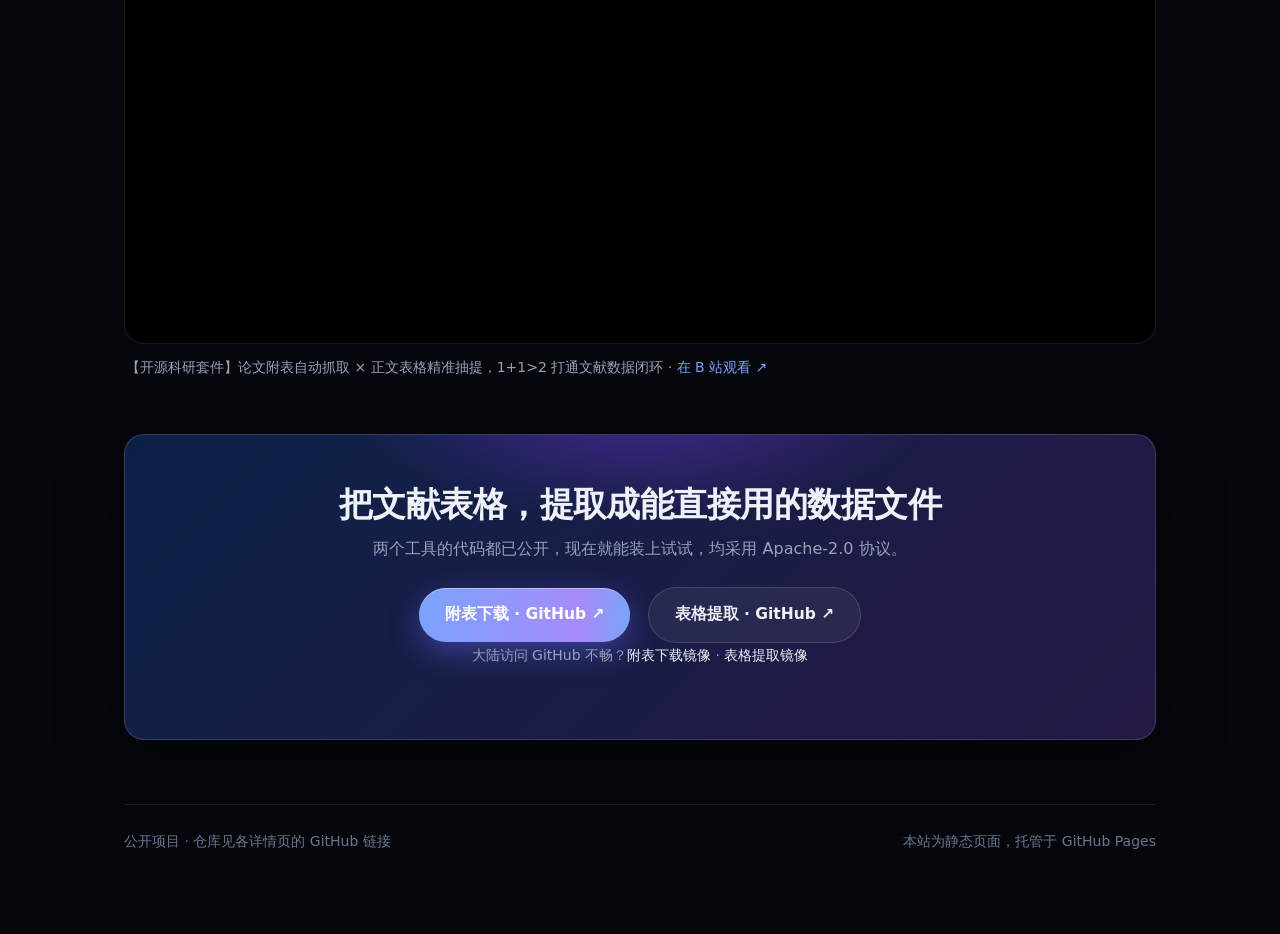
==== commit 668ea8ff: "docs: show Apache-2.0 tag on journal-supp-downloader card and detail hero" ====
--- a/index.html
+++ b/index.html
@@ -35,7 +35,7 @@
 <div class="grid">
 <article class="card reveal">
 <figure class="cover"><img src="images/jsd-cover.webp" alt="文献附表文件汇入文件夹的示意图" loading="lazy"></figure>
-<span class="tag">📥 附表下载</span><span class="tag">Python 3.11+</span>
+<span class="tag">📥 附表下载</span><span class="tag">Python 3.11+</span><span class="tag">Apache-2.0</span>
 <h3><a href="journal-supp-downloader.html">Journal Supplementary Data Downloader</a></h3>
 <p>从 Elsevier、Springer、Nature、Wiley 等主流期刊自动识别并批量下载文献补充数据与附表（xlsx、xls、csv、zip、docx、pdf 等），分级管线层层兜底。</p>
 <p>✓ 分级管线：API → CDN → 页面 → 浏览器接管<br>✓ 复用日常浏览器登录态与机构 SSO<br>✓ 完整性检查，缺漏会明确提示</p>
